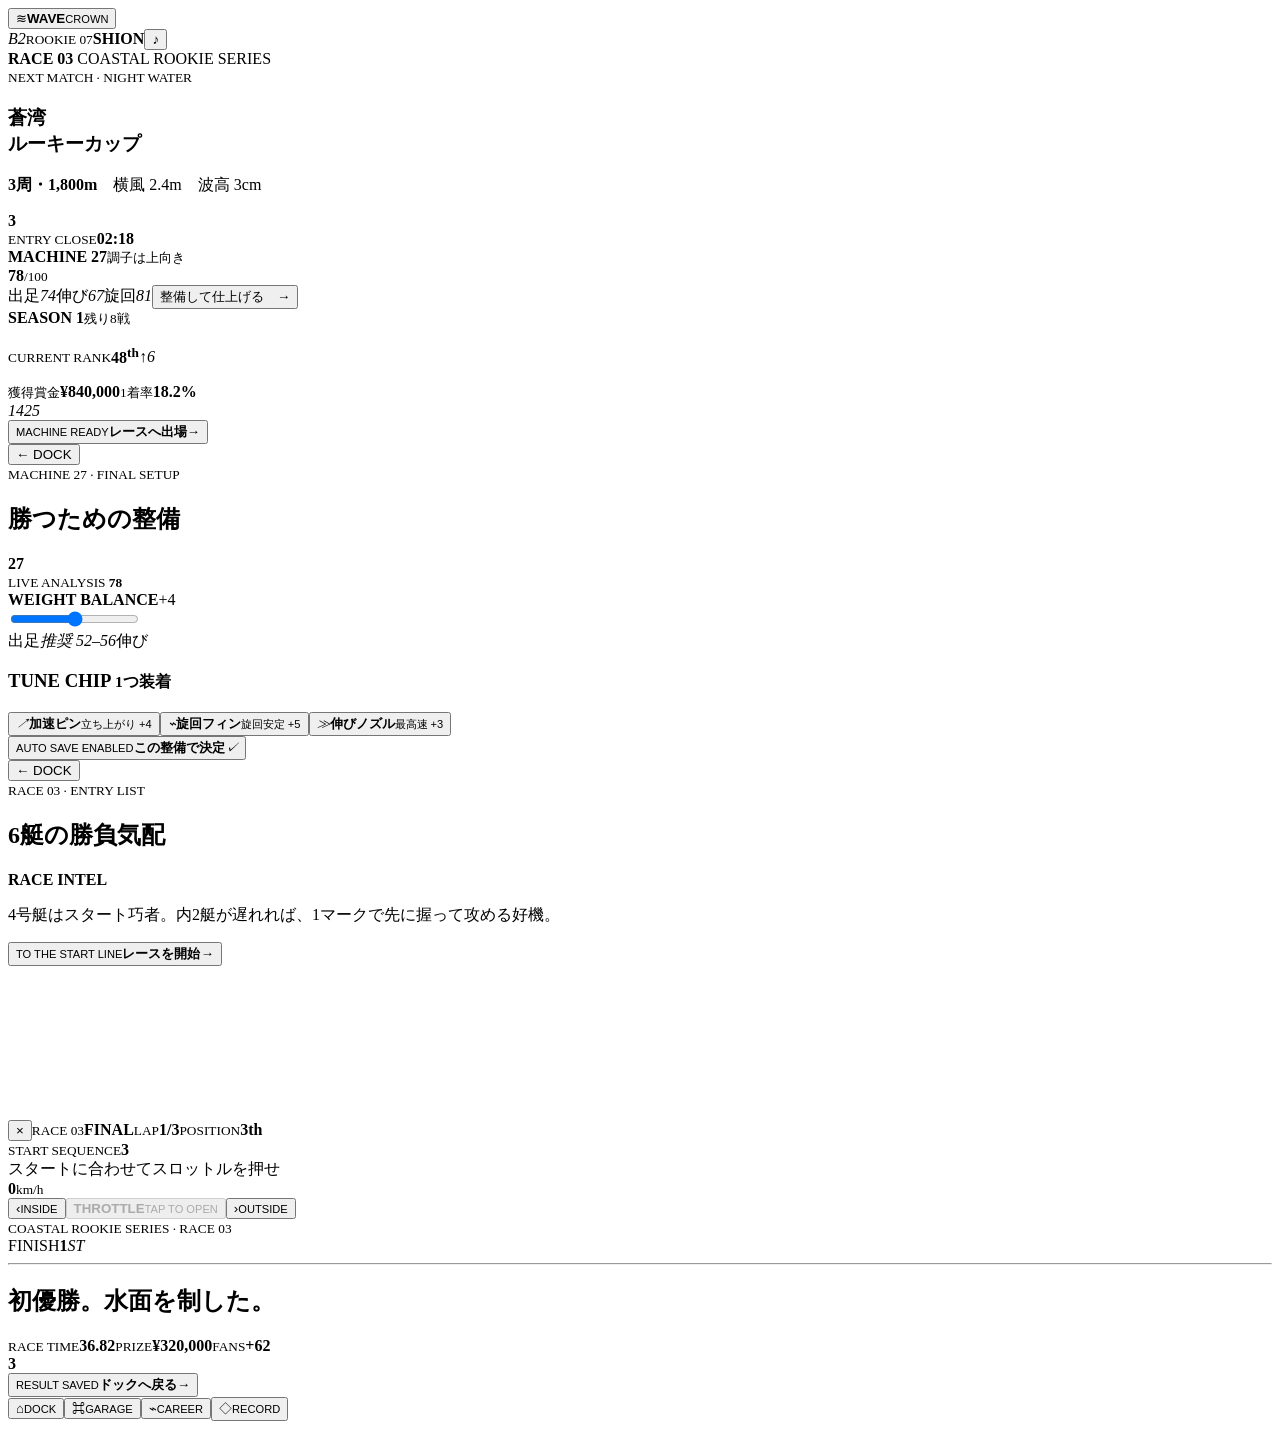
==== index.html @ 4e2e84df "Add index.html for playable WAVE CROWN prototype" ====
<!doctype html>
<html lang="ja">
<head>
  <meta charset="utf-8">
  <meta name="viewport" content="width=device-width,initial-scale=1,viewport-fit=cover,user-scalable=no">
  <meta name="theme-color" content="#031019">
  <title>WAVE CROWN</title>
  <meta name="description" content="スマホで遊べるオリジナル水上モータースポーツ育成ゲーム">
  <link rel="stylesheet" href="style.css">
</head>
<body>
  <main id="app">
    <header class="topbar">
      <button class="brand" data-go="dock" aria-label="ホームへ"><span class="mark">≋</span><span><b>WAVE</b><small>CROWN</small></span></button>
      <div class="player"><i>B2</i><span><small>ROOKIE 07</small><b>SHION</b></span><button id="sound" aria-label="サウンド切替">♪</button></div>
    </header>

    <section id="dock" class="screen active">
      <article class="hero">
        <div class="event"><b>RACE 03</b> COASTAL ROOKIE SERIES</div>
        <div class="copy"><small>NEXT MATCH · NIGHT WATER</small><h1>蒼湾<br><span>ルーキーカップ</span></h1><p><b>3周・1,800m</b>　横風 2.4m　波高 3cm</p></div>
        <div class="moon"></div><div class="boat hero-boat"><b>3</b></div><div class="water"></div>
        <div class="close"><small>ENTRY CLOSE</small><b>02:18</b></div>
      </article>
      <div class="cards">
        <article class="panel machine"><header><b>MACHINE 27</b><small>調子は上向き</small></header><div class="score"><b id="score">78</b><small>/100</small></div><label>出足<i><b style="width:74%"></b></i><em>74</em></label><label>伸び<i><b style="width:67%"></b></i><em>67</em></label><label>旋回<i><b style="width:81%"></b></i><em>81</em></label><button data-go="tune">整備して仕上げる　→</button></article>
        <article class="panel season"><header><b>SEASON 1</b><small>残り8戦</small></header><p><small>CURRENT RANK</small><b>48<sup>th</sup></b><em>↑6</em></p><div><span><small>獲得賞金</small><b>¥840,000</b></span><span><small>1着率</small><b>18.2%</b></span></div><footer><i>1</i><i>4</i><i>2</i><i>5</i></footer></article>
      </div>
      <button class="primary" data-go="entry"><span><small>MACHINE READY</small><b>レースへ出場</b></span><i>→</i></button>
    </section>

    <section id="tune" class="screen">
      <button class="back" data-go="dock">← DOCK</button><div class="title"><small>MACHINE 27 · FINAL SETUP</small><h2>勝つための<span>整備</span></h2></div>
      <div class="motor-view"><div class="motor"><b>27</b></div><i class="scan"></i><small>LIVE ANALYSIS <b id="liveScore">78</b></small></div>
      <article class="panel tune-panel"><header><b>WEIGHT BALANCE</b><span id="balanceValue">+4</span></header><input id="balance" type="range" min="40" max="68" value="54" aria-label="重量バランス"><div class="range-label"><span>出足</span><em>推奨 52–56</em><span>伸び</span></div><h3>TUNE CHIP <small>1つ装着</small></h3><div class="parts"><button data-part="launch"><i>↗</i><b>加速ピン</b><small>立ち上がり +4</small></button><button class="selected" data-part="turn"><i>⌁</i><b>旋回フィン</b><small>旋回安定 +5</small></button><button data-part="top"><i>≫</i><b>伸びノズル</b><small>最高速 +3</small></button></div></article>
      <button class="primary" id="saveTune"><span><small>AUTO SAVE ENABLED</small><b>この整備で決定</b></span><i>✓</i></button>
    </section>

    <section id="entry" class="screen">
      <button class="back" data-go="dock">← DOCK</button><div class="title"><small>RACE 03 · ENTRY LIST</small><h2>6艇の<span>勝負気配</span></h2></div>
      <div id="racerList" class="racer-list"></div>
      <div class="intel"><b>RACE INTEL</b><p>4号艇はスタート巧者。内2艇が遅れれば、1マークで先に握って攻める好機。</p></div>
      <button class="primary" id="startRace"><span><small>TO THE START LINE</small><b>レースを開始</b></span><i>→</i></button>
    </section>

    <section id="race" class="race-screen">
      <canvas id="raceCanvas"></canvas>
      <div class="race-hud"><button id="exitRace">×</button><span><small>RACE 03</small><b>FINAL</b></span><span><small>LAP</small><b id="lap">1/3</b></span><span><small>POSITION</small><b id="rank">3th</b></span></div>
      <div id="countdown" class="countdown"><small>START SEQUENCE</small><b>3</b></div>
      <div id="raceTip" class="race-tip">スタートに合わせてスロットルを押せ</div>
      <div class="speed"><b id="speed">0</b><small>km/h</small></div>
      <div class="controls"><button id="left" class="steer">‹<small>INSIDE</small></button><button id="throttle" disabled><i></i><b>THROTTLE</b><small>TAP TO OPEN</small></button><button id="right" class="steer">›<small>OUTSIDE</small></button></div>
    </section>

    <section id="result" class="screen result">
      <small>COASTAL ROOKIE SERIES · RACE 03</small><div class="place"><span>FINISH</span><b id="place">1</b><i>ST</i></div><hr><h2 id="resultMessage">初優勝。水面を制した。</h2><div class="rewards"><span><small>RACE TIME</small><b id="raceTime">36.82</b></span><span><small>PRIZE</small><b id="prize">¥320,000</b></span><span><small>FANS</small><b id="fans">+62</b></span></div><div class="result-boat boat"><b>3</b></div><button class="primary" data-go="dock"><span><small>RESULT SAVED</small><b>ドックへ戻る</b></span><i>→</i></button>
    </section>

    <nav class="nav"><button data-go="dock" class="active">⌂<small>DOCK</small></button><button data-go="tune">⌘<small>GARAGE</small></button><button>⌁<small>CAREER</small></button><button>◇<small>RECORD</small></button></nav>
  </main>
  <script src="game.js"></script>
</body>
</html>
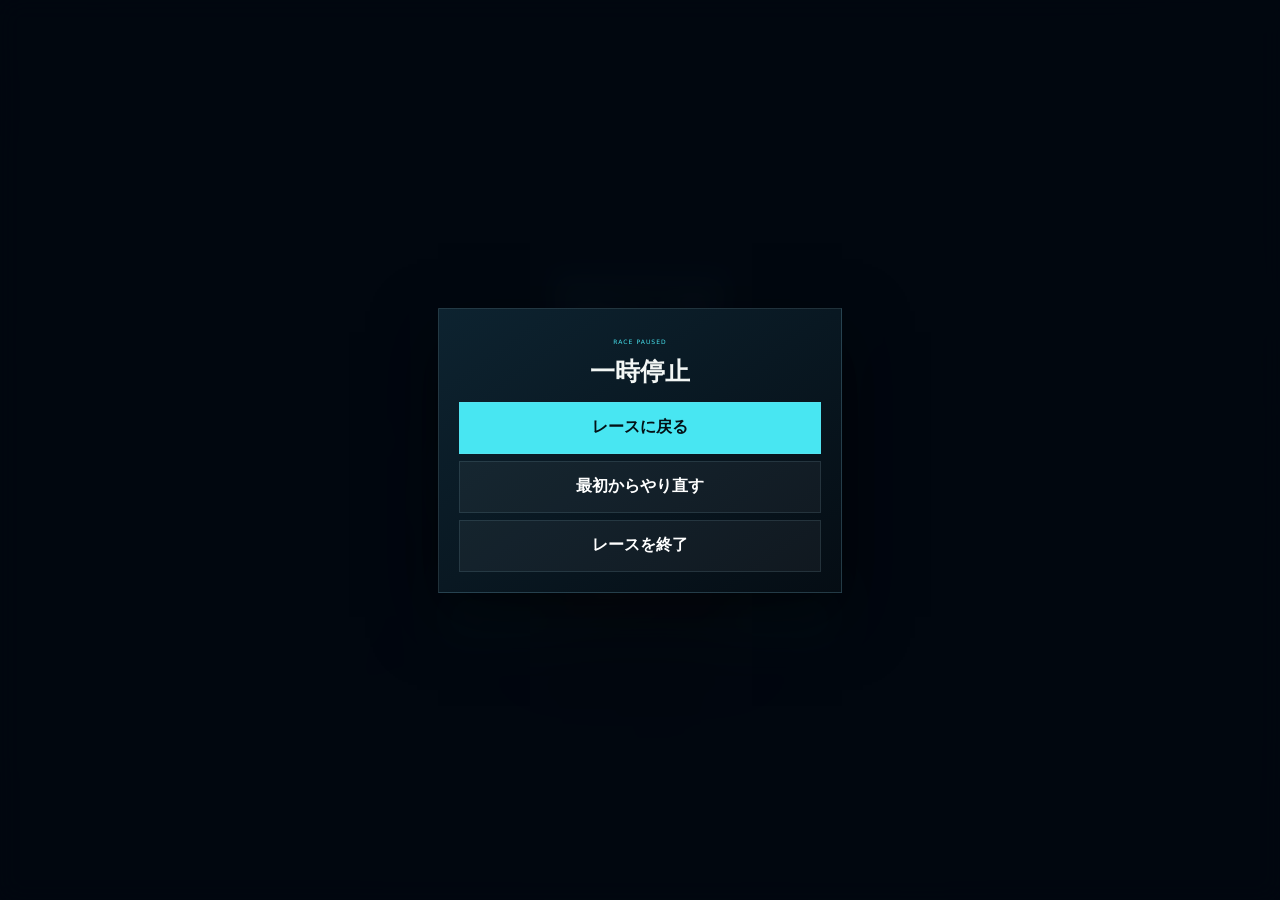
==== commit 77d87f58: "Replace overhead race view with chase and onboard cameras" ====
--- a/index.html
+++ b/index.html
@@ -4,59 +4,102 @@
   <meta charset="utf-8">
   <meta name="viewport" content="width=device-width,initial-scale=1,viewport-fit=cover,user-scalable=no">
   <meta name="theme-color" content="#031019">
+  <meta name="apple-mobile-web-app-capable" content="yes">
+  <meta name="apple-mobile-web-app-status-bar-style" content="black-translucent">
+  <meta name="apple-mobile-web-app-title" content="WAVE CROWN">
   <title>WAVE CROWN</title>
-  <meta name="description" content="スマホで遊べるオリジナル水上モータースポーツ育成ゲーム">
+  <meta name="description" content="スタートと旋回ラインで勝負する、オリジナル水上モータースポーツゲーム">
+  <link rel="manifest" href="manifest.json">
+  <link rel="apple-touch-icon" href="assets/icon-192.png">
+  <link rel="preload" href="assets/title-race.webp" as="image" type="image/webp">
   <link rel="stylesheet" href="style.css">
 </head>
 <body>
+  <div id="rotateNotice"><b>縦向きでプレイ</b><span>端末を縦に戻してください</span></div>
+
   <main id="app">
-    <header class="topbar">
-      <button class="brand" data-go="dock" aria-label="ホームへ"><span class="mark">≋</span><span><b>WAVE</b><small>CROWN</small></span></button>
-      <div class="player"><i>B2</i><span><small>ROOKIE 07</small><b>SHION</b></span><button id="sound" aria-label="サウンド切替">♪</button></div>
-    </header>
-
-    <section id="dock" class="screen active">
-      <article class="hero">
-        <div class="event"><b>RACE 03</b> COASTAL ROOKIE SERIES</div>
-        <div class="copy"><small>NEXT MATCH · NIGHT WATER</small><h1>蒼湾<br><span>ルーキーカップ</span></h1><p><b>3周・1,800m</b>　横風 2.4m　波高 3cm</p></div>
-        <div class="moon"></div><div class="boat hero-boat"><b>3</b></div><div class="water"></div>
-        <div class="close"><small>ENTRY CLOSE</small><b>02:18</b></div>
-      </article>
-      <div class="cards">
-        <article class="panel machine"><header><b>MACHINE 27</b><small>調子は上向き</small></header><div class="score"><b id="score">78</b><small>/100</small></div><label>出足<i><b style="width:74%"></b></i><em>74</em></label><label>伸び<i><b style="width:67%"></b></i><em>67</em></label><label>旋回<i><b style="width:81%"></b></i><em>81</em></label><button data-go="tune">整備して仕上げる　→</button></article>
-        <article class="panel season"><header><b>SEASON 1</b><small>残り8戦</small></header><p><small>CURRENT RANK</small><b>48<sup>th</sup></b><em>↑6</em></p><div><span><small>獲得賞金</small><b>¥840,000</b></span><span><small>1着率</small><b>18.2%</b></span></div><footer><i>1</i><i>4</i><i>2</i><i>5</i></footer></article>
+    <section id="splash" class="splash active" aria-label="タイトル画面">
+      <div class="splash-art"></div><div class="splash-shade"></div>
+      <div class="splash-content">
+        <div class="logo large"><span class="logo-mark"><i></i><i></i><i></i></span><span><b>WAVE</b><em>CROWN</em></span></div>
+        <p>READ THE WATER. TAKE THE CROWN.</p>
+        <button id="enterGame"><span>TAP TO START</span><i>→</i></button>
+        <small>ORIGINAL WATER MOTORSPORTS GAME · v0.4</small>
       </div>
-      <button class="primary" data-go="entry"><span><small>MACHINE READY</small><b>レースへ出場</b></span><i>→</i></button>
     </section>
 
-    <section id="tune" class="screen">
-      <button class="back" data-go="dock">← DOCK</button><div class="title"><small>MACHINE 27 · FINAL SETUP</small><h2>勝つための<span>整備</span></h2></div>
-      <div class="motor-view"><div class="motor"><b>27</b></div><i class="scan"></i><small>LIVE ANALYSIS <b id="liveScore">78</b></small></div>
-      <article class="panel tune-panel"><header><b>WEIGHT BALANCE</b><span id="balanceValue">+4</span></header><input id="balance" type="range" min="40" max="68" value="54" aria-label="重量バランス"><div class="range-label"><span>出足</span><em>推奨 52–56</em><span>伸び</span></div><h3>TUNE CHIP <small>1つ装着</small></h3><div class="parts"><button data-part="launch"><i>↗</i><b>加速ピン</b><small>立ち上がり +4</small></button><button class="selected" data-part="turn"><i>⌁</i><b>旋回フィン</b><small>旋回安定 +5</small></button><button data-part="top"><i>≫</i><b>伸びノズル</b><small>最高速 +3</small></button></div></article>
-      <button class="primary" id="saveTune"><span><small>AUTO SAVE ENABLED</small><b>この整備で決定</b></span><i>✓</i></button>
+    <div id="gameShell" hidden>
+      <header class="topbar">
+        <button class="logo" data-go="dock" aria-label="ホームへ"><span class="logo-mark"><i></i><i></i><i></i></span><span><b>WAVE</b><em>CROWN</em></span></button>
+        <div class="wallet"><span><small>FANS</small><b id="fansTotal">840</b></span><span><small>PRIZE</small><b id="moneyTotal">¥840K</b></span><button id="settingsButton" aria-label="設定">•••</button></div>
+      </header>
+
+      <section id="dock" class="screen active">
+        <article class="hero">
+          <div class="hero-art"></div><div class="hero-shade"></div>
+          <div class="event"><b>RACE 03</b><span>COASTAL ROOKIE SERIES</span></div>
+          <div class="hero-copy"><small>NEXT MATCH · NIGHT WATER</small><h1>蒼湾<br><span>ルーキーカップ</span></h1><p><b>3周・1,800m</b><i></i>横風 2.4m<i></i>波高 3cm</p></div>
+          <div class="weather"><span>↗</span><b>2.4</b><small>m/s</small></div>
+          <div class="close"><small>ENTRY CLOSE</small><b>02:18</b></div>
+        </article>
+
+        <div class="quick-stats"><span><small>RANK</small><b>48<sup>th</sup></b><em>↑6</em></span><span><small>WIN RATE</small><b id="winRate">18.2%</b></span><span><small>FORM</small><b class="form"><i>1</i><i>4</i><i>2</i></b></span></div>
+
+        <article class="machine panel">
+          <header><span><small>MACHINE</small><b>27 · NIGHTFALL</b></span><em>GOOD CONDITION</em></header>
+          <div class="machine-main"><div class="machine-grade"><b id="score">78</b><small>/100</small><i>A−</i></div><div class="stats"><label>出足<i><b id="launchBar" style="width:74%"></b></i><em id="launchStat">74</em></label><label>伸び<i><b id="topBar" style="width:67%"></b></i><em id="topStat">67</em></label><label>旋回<i><b id="turnBar" style="width:81%"></b></i><em id="turnStat">81</em></label></div></div>
+          <button class="line-button" data-go="tune"><span>最終整備へ</span><i>推奨設定あり　→</i></button>
+        </article>
+
+        <article class="mission panel"><span class="mission-icon">◇</span><span><small>TODAY'S CHALLENGE</small><b>スタート .20以内で1着</b><em><i style="width:50%"></i></em></span><strong>1/2</strong></article>
+        <button class="primary" data-go="entry"><span><small>MACHINE READY · ENERGY 100%</small><b>レースへ出場</b></span><i>→</i></button>
+      </section>
+
+      <section id="tune" class="screen">
+        <button class="back" data-go="dock">← DOCK</button><div class="title"><small>MACHINE 27 · FINAL SETUP</small><h2>水面に合わせる<span>最終整備</span></h2><p>出足・伸び・旋回のどこを尖らせるか。選択はレース挙動に反映されます。</p></div>
+        <div class="motor-view"><div class="motor"><span>27</span><i></i><b></b></div><i class="scan"></i><div class="telemetry"><span>RPM<b>6,840</b></span><span>OUTPUT<b>98.4%</b></span><span>SCORE<b id="liveScore">78</b></span></div></div>
+        <article class="panel tune-panel"><header><b>WEIGHT BALANCE</b><span id="balanceValue">+4</span></header><input id="balance" type="range" min="40" max="68" value="54" aria-label="重量バランス"><div class="range-label"><span>出足</span><em>推奨 52–56</em><span>伸び</span></div><h3>TUNE CHIP <small>1つ装着</small></h3><div class="parts"><button data-part="launch"><i>↗</i><b>加速ピン</b><small>立ち上がり +4</small><em>START</em></button><button class="selected" data-part="turn"><i>⌁</i><b>旋回フィン</b><small>旋回安定 +5</small><em>TURN</em></button><button data-part="top"><i>≫</i><b>伸びノズル</b><small>最高速 +3</small><em>SPEED</em></button></div></article>
+        <button class="primary" id="saveTune"><span><small>AUTO SAVE ENABLED</small><b>この整備で決定</b></span><i>✓</i></button>
+      </section>
+
+      <section id="entry" class="screen">
+        <button class="back" data-go="dock">← DOCK</button><div class="title"><small>RACE 03 · ENTRY LIST</small><h2>6艇の<span>勝負気配</span></h2></div>
+        <div id="racerList" class="racer-list"></div>
+        <div class="strategy-title"><span><small>RACE PLAN</small><b>狙う勝ち筋</b></span><em>変更可能</em></div>
+        <div class="strategies"><button data-strategy="inside" class="selected"><i>↙</i><b>差し</b><small>内を鋭く突く</small></button><button data-strategy="attack"><i>↗</i><b>まくり</b><small>外から全速旋回</small></button><button data-strategy="safe"><i>◎</i><b>堅実</b><small>ラインを守る</small></button></div>
+        <div class="intel"><b>RACE INTEL</b><p>4号艇はスタート巧者。<strong>差し</strong>なら1マーク手前で内側へ寄せ、旋回出口から全開。</p></div>
+        <button class="primary" id="startRace"><span><small>TO THE START LINE</small><b>レースを開始</b></span><i>→</i></button>
+      </section>
+
+      <section id="result" class="screen result">
+        <div class="result-header"><small>COASTAL ROOKIE SERIES · RACE 03</small><b>OFFICIAL RESULT</b></div><div class="place"><span>FINISH</span><b id="place">1</b><i>ST</i></div><hr><h2 id="resultMessage">初優勝。水面を制した。</h2>
+        <div class="rewards"><span><small>RACE TIME</small><b id="raceTime">36.82</b></span><span><small>PRIZE</small><b id="prize">¥320,000</b></span><span><small>FANS</small><b id="fans">+62</b></span></div>
+        <article class="race-analysis panel"><header><b>RACE ANALYSIS</b><em id="startGrade">PERFECT</em></header><div><span><small>START</small><b id="startTime">.12</b></span><span><small>BEST LAP</small><b id="bestLap">11.84</b></span><span><small>LINE SCORE</small><b id="lineScore">86</b></span></div><p id="coachText">1マークの差しが勝因。次はスタート精度を維持しよう。</p></article>
+        <div class="result-actions"><button id="retryRace">↻<span>RETRY</span></button><button class="primary" data-go="dock"><span><small>RESULT SAVED</small><b>ドックへ戻る</b></span><i>→</i></button></div>
+      </section>
+
+      <nav class="nav"><button data-go="dock" class="active">⌂<small>DOCK</small></button><button data-go="tune">⌘<small>GARAGE</small></button><button id="careerButton">⌁<small>CAREER</small></button><button id="recordButton">◇<small>RECORD</small></button></nav>
+    </div>
+
+    <section id="race" class="race-screen" aria-label="レース画面">
+      <canvas id="raceCanvas"></canvas><div id="speedLines"></div>
+      <div class="race-hud"><button id="pauseRace" aria-label="一時停止">Ⅱ</button><span><small>RACE 03</small><b>FINAL</b></span><span><small>LAP</small><b id="lap">1/3</b></span><span><small>POSITION</small><b id="rank">3rd</b></span></div>
+      <div class="camera-badge"><i></i> CHASE CAM</div>
+      <div class="onboard-frame" aria-hidden="true"><span><i></i> LIVE · DRIVER POV</span><b>艇首カメラ</b></div>
+      <div id="countdown" class="countdown"><small>START SEQUENCE</small><b>3</b></div><div id="startFeedback" class="start-feedback"></div>
+      <div id="raceTip" class="race-tip">GOに合わせてスロットルをタップ</div>
+      <div id="wakeAlert" class="wake-alert">WAKE IMPACT<small>引き波で減速</small></div>
+      <div id="overtake" class="overtake"></div>
+      <div class="speed"><b id="speed">0</b><small>km/h</small><i></i></div>
+      <div class="flow"><small>FLOW</small><i><b id="flowBar"></b></i><em id="flowValue">0</em></div>
+      <button id="boost" disabled><i>⚡</i><span>FLOW BURST</span></button>
+      <div class="controls"><button id="left" class="steer">‹<small>INSIDE</small></button><button id="throttle" disabled><i></i><b>THROTTLE</b><small>WAIT</small></button><button id="right" class="steer">›<small>OUTSIDE</small></button></div>
     </section>
 
-    <section id="entry" class="screen">
-      <button class="back" data-go="dock">← DOCK</button><div class="title"><small>RACE 03 · ENTRY LIST</small><h2>6艇の<span>勝負気配</span></h2></div>
-      <div id="racerList" class="racer-list"></div>
-      <div class="intel"><b>RACE INTEL</b><p>4号艇はスタート巧者。内2艇が遅れれば、1マークで先に握って攻める好機。</p></div>
-      <button class="primary" id="startRace"><span><small>TO THE START LINE</small><b>レースを開始</b></span><i>→</i></button>
-    </section>
-
-    <section id="race" class="race-screen">
-      <canvas id="raceCanvas"></canvas>
-      <div class="race-hud"><button id="exitRace">×</button><span><small>RACE 03</small><b>FINAL</b></span><span><small>LAP</small><b id="lap">1/3</b></span><span><small>POSITION</small><b id="rank">3th</b></span></div>
-      <div id="countdown" class="countdown"><small>START SEQUENCE</small><b>3</b></div>
-      <div id="raceTip" class="race-tip">スタートに合わせてスロットルを押せ</div>
-      <div class="speed"><b id="speed">0</b><small>km/h</small></div>
-      <div class="controls"><button id="left" class="steer">‹<small>INSIDE</small></button><button id="throttle" disabled><i></i><b>THROTTLE</b><small>TAP TO OPEN</small></button><button id="right" class="steer">›<small>OUTSIDE</small></button></div>
-    </section>
-
-    <section id="result" class="screen result">
-      <small>COASTAL ROOKIE SERIES · RACE 03</small><div class="place"><span>FINISH</span><b id="place">1</b><i>ST</i></div><hr><h2 id="resultMessage">初優勝。水面を制した。</h2><div class="rewards"><span><small>RACE TIME</small><b id="raceTime">36.82</b></span><span><small>PRIZE</small><b id="prize">¥320,000</b></span><span><small>FANS</small><b id="fans">+62</b></span></div><div class="result-boat boat"><b>3</b></div><button class="primary" data-go="dock"><span><small>RESULT SAVED</small><b>ドックへ戻る</b></span><i>→</i></button>
-    </section>
-
-    <nav class="nav"><button data-go="dock" class="active">⌂<small>DOCK</small></button><button data-go="tune">⌘<small>GARAGE</small></button><button>⌁<small>CAREER</small></button><button>◇<small>RECORD</small></button></nav>
+    <div id="tutorial" class="overlay" hidden><div class="tutorial-card"><div id="tutorialVisual" class="tutorial-visual">01</div><small id="tutorialStep">01 / 03</small><h2 id="tutorialTitle">GOで全開</h2><p id="tutorialText">カウントが消えた瞬間にスロットルをタップ。反応速度が1マークの位置を決めます。</p><div class="dots"><i class="active"></i><i></i><i></i></div><button id="tutorialNext">次へ　→</button></div></div>
+    <div id="settings" class="overlay" hidden><div class="sheet"><button class="sheet-close" data-close="settings">×</button><small>SYSTEM</small><h2>設定</h2><label><span><b>サウンド</b><small>エンジン音・効果音</small></span><input id="soundToggle" type="checkbox" checked></label><label><span><b>振動</b><small>スタート・追い抜き時</small></span><input id="hapticToggle" type="checkbox" checked></label><label><span><b>動きを抑える</b><small>画面振動と速度演出を軽減</small></span><input id="motionToggle" type="checkbox"></label><button id="resetSave" class="danger">進行データをリセット</button></div></div>
+    <div id="pause" class="overlay" hidden><div class="pause-card"><small>RACE PAUSED</small><h2>一時停止</h2><button id="resumeRace">レースに戻る</button><button id="restartRace">最初からやり直す</button><button id="retireRace">レースを終了</button></div></div>
+    <div id="toast" role="status"></div>
   </main>
   <script src="game.js"></script>
 </body>
--- a/style.css
+++ b/style.css
@@ -0,0 +1,16 @@
+:root{--bg:#020910;--panel:#081721;--panel2:#0b202c;--ink:#f3f7f5;--muted:#79909b;--cyan:#48e6f2;--red:#ed4b46;--green:#62e892;--line:#9bd3e122;--shadow:0 24px 60px #0008;color-scheme:dark;background:var(--bg);color:var(--ink)}*{box-sizing:border-box;-webkit-tap-highlight-color:transparent}html,body{margin:0;min-height:100%;background:var(--bg)}body{font-family:Inter,"SF Pro Display","Noto Sans JP",system-ui,-apple-system,sans-serif;overscroll-behavior:none}button,input{font:inherit;color:inherit}button{cursor:pointer}button:focus-visible,input:focus-visible{outline:2px solid var(--cyan);outline-offset:3px}#app{min-height:100svh;overflow:hidden;background:radial-gradient(circle at 80% 8%,#2984a12a,transparent 32%),linear-gradient(155deg,#071620,#020810 52%,#07141c)}
+#rotateNotice{display:none;position:fixed;z-index:200;inset:0;background:#030a10;color:#fff;place-content:center;text-align:center}#rotateNotice b,#rotateNotice span{display:block}#rotateNotice b{font-size:24px}#rotateNotice span{margin-top:8px;color:var(--muted);font-size:12px}@media(orientation:landscape) and (max-height:520px){#rotateNotice{display:grid}}
+.splash{display:none;position:fixed;z-index:100;inset:0;overflow:hidden;background:#041019}.splash.active{display:block}.splash-art{position:absolute;inset:-3%;background:url('assets/title-race.webp') center 55%/cover no-repeat;animation:splashPush 12s ease-out both}.splash-shade{position:absolute;inset:0;background:linear-gradient(180deg,#020a10ae 0%,#020a1014 34%,#020a1044 58%,#02080df5 100%),linear-gradient(90deg,#0209109e,transparent 70%)}.splash-content{position:absolute;z-index:2;left:24px;right:24px;bottom:calc(30px + env(safe-area-inset-bottom));max-width:520px;margin:auto}.splash-content>p{margin:15px 0 28px;font-size:8px;letter-spacing:.26em;color:#b8d8dd}.splash-content>button{width:100%;height:68px;padding:0 18px;border:1px solid #c2fbff80;background:#eafafaed;color:#051117;display:flex;align-items:center;justify-content:space-between;font-weight:900;letter-spacing:.12em;box-shadow:0 0 40px #43e4f32d}.splash-content>button i{font-size:23px;font-style:normal}.splash-content>small{display:block;text-align:center;margin-top:14px;color:#68828d;font-size:6px;letter-spacing:.16em}@keyframes splashPush{from{transform:scale(1.08)}to{transform:scale(1)}}
+.logo{display:flex;align-items:center;gap:10px;border:0;background:none;padding:0;text-align:left}.logo-mark{width:37px;height:37px;border:1px solid #48e6f277;display:grid;place-content:center;gap:4px;transform:skewX(-9deg)}.logo-mark i{display:block;width:22px;height:2px;background:var(--cyan);transform:skewX(-25deg);box-shadow:7px 0 #48e6f244}.logo>span:last-child{display:flex;flex-direction:column;line-height:.88;letter-spacing:.14em}.logo b{font-size:13px}.logo em{margin-top:8px;color:var(--cyan);font-size:7px;font-style:normal;letter-spacing:.26em}.logo.large .logo-mark{width:54px;height:54px}.logo.large .logo-mark i{width:32px;height:3px}.logo.large b{font-size:28px}.logo.large em{font-size:10px}.topbar{height:72px;padding:14px 16px;display:flex;align-items:center;justify-content:space-between;border-bottom:1px solid var(--line);backdrop-filter:blur(18px)}.wallet{display:flex;align-items:center;gap:11px}.wallet>span{display:flex;flex-direction:column;text-align:right}.wallet small{font-size:5px;color:var(--muted);letter-spacing:.14em}.wallet b{font-size:9px;letter-spacing:.04em}.wallet button{width:32px;height:32px;border:0;border-radius:50%;background:#ffffff0e;color:#9bb0b9;letter-spacing:.04em}
+.screen{display:none;position:relative;max-width:560px;margin:auto;padding:14px 14px calc(100px + env(safe-area-inset-bottom));min-height:calc(100svh - 72px)}.screen.active{display:block;animation:screenIn .3s ease both}@keyframes screenIn{from{opacity:0;transform:translateY(7px)}to{opacity:1;transform:none}}.hero{height:318px;position:relative;overflow:hidden;border:1px solid #9bd3e12b;border-radius:10px;background:#09202c;box-shadow:var(--shadow)}.hero-art{position:absolute;inset:0;background:url('assets/title-race.webp') center 73%/cover}.hero-shade{position:absolute;inset:0;background:linear-gradient(90deg,#031018ed 0%,#0310188f 48%,transparent 85%),linear-gradient(0deg,#020a10c7,transparent 55%)}.event{position:absolute;z-index:2;top:14px;left:14px;display:flex;align-items:center;font-size:6px;letter-spacing:.18em;color:#afc7ce}.event b{padding:5px 8px;background:var(--cyan);color:#041116}.event span{padding:5px 8px;background:#020a10a6}.hero-copy{position:absolute;z-index:2;left:18px;top:64px}.hero-copy>small{font-size:7px;color:var(--cyan);letter-spacing:.2em}.hero-copy h1{margin:13px 0 16px;font-size:47px;line-height:.82;letter-spacing:-.08em;text-shadow:0 4px 25px #000}.hero-copy h1 span{font-size:22px;letter-spacing:.02em}.hero-copy p{display:flex;align-items:center;gap:8px;font-size:7px;color:#a8bac2}.hero-copy p i{width:1px;height:12px;background:#ffffff35}.weather{position:absolute;z-index:2;right:12px;top:16px;display:grid;grid-template-columns:auto auto;align-items:end;gap:0 4px;text-align:right}.weather>span{grid-row:span 2;color:var(--cyan);font-size:18px}.weather b{font-size:14px}.weather small{font-size:6px;color:var(--muted)}.close{position:absolute;z-index:2;right:12px;bottom:12px;padding:9px 11px;text-align:right;background:#020a10d6;border-right:2px solid var(--cyan)}.close small{display:block;font-size:5px;color:#8da4ae;letter-spacing:.15em}.close b{font-family:ui-monospace,monospace;font-size:16px;letter-spacing:.08em}
+.quick-stats{display:grid;grid-template-columns:repeat(3,1fr);gap:1px;margin:9px 0;background:var(--line);border:1px solid var(--line)}.quick-stats>span{min-height:54px;padding:9px 11px;background:#07131c;display:flex;flex-direction:column;justify-content:center}.quick-stats small{font-size:5px;color:var(--muted);letter-spacing:.14em}.quick-stats b{font-size:16px}.quick-stats sup{font-size:7px}.quick-stats em{color:var(--green);font-size:7px;font-style:normal}.form{display:flex;gap:2px;margin-top:4px}.form i{width:17px;height:13px;display:grid;place-content:center;background:#ffffff0d;font-size:6px;font-style:normal}.form i:first-child{background:var(--cyan);color:#041116}.panel{border:1px solid var(--line);border-radius:7px;background:linear-gradient(145deg,#0d1f2bf5,#050e15f5)}.machine{padding:14px}.machine header{display:flex;justify-content:space-between;align-items:flex-start}.machine header>span{display:flex;flex-direction:column}.machine header small{font-size:5px;color:var(--muted);letter-spacing:.15em}.machine header b{font-size:10px;letter-spacing:.1em}.machine header em{padding:4px 6px;background:#62e89212;color:var(--green);font-size:5px;font-style:normal;letter-spacing:.1em}.machine-main{display:grid;grid-template-columns:75px 1fr;gap:10px;align-items:center;margin:12px 0}.machine-grade{position:relative}.machine-grade>b{font-size:38px}.machine-grade small{font-size:7px;color:var(--muted)}.machine-grade i{display:block;margin-top:-6px;color:var(--cyan);font-style:normal;font-size:9px}.stats label{display:grid;grid-template-columns:28px 1fr 20px;align-items:center;gap:6px;margin:8px 0;font-size:7px;color:#8fa4ae}.stats label>i{height:3px;background:#ffffff12}.stats label>i b{display:block;height:100%;background:linear-gradient(90deg,#d8e7e8,var(--cyan))}.stats em{font-style:normal;text-align:right;color:#fff}.line-button{width:100%;padding:12px 0 0;border:0;border-top:1px solid var(--line);background:none;display:flex;justify-content:space-between;font-size:8px}.line-button i{color:var(--cyan);font-style:normal;font-size:7px}.mission{margin-top:9px;padding:12px;display:grid;grid-template-columns:30px 1fr 30px;align-items:center;gap:9px}.mission-icon{width:30px;height:30px;border:1px solid #48e6f255;display:grid;place-content:center;color:var(--cyan)}.mission>span:nth-child(2){display:flex;flex-direction:column}.mission small{font-size:5px;color:var(--cyan);letter-spacing:.14em}.mission b{font-size:9px}.mission em{height:2px;margin-top:6px;background:#ffffff11}.mission em i{display:block;height:100%;background:var(--cyan)}.mission strong{font-size:11px;text-align:right}.primary{width:100%;height:68px;margin-top:11px;padding:0 17px;border:0;border-radius:4px;background:linear-gradient(115deg,#eafafa,#91eef1);color:#041116;display:flex;align-items:center;justify-content:space-between;text-align:left;box-shadow:0 12px 30px #2ed8e622}.primary small{display:block;font-size:5px;letter-spacing:.18em;color:#24717c}.primary b{font-size:16px;letter-spacing:.02em}.primary>i{font-size:22px;font-style:normal}.primary:active{transform:translateY(1px)}
+.nav{position:fixed;z-index:30;bottom:0;left:0;right:0;height:76px;padding-bottom:env(safe-area-inset-bottom);display:flex;justify-content:center;background:#030a10f0;border-top:1px solid var(--line);backdrop-filter:blur(18px)}.nav button{width:min(25%,140px);border:0;background:none;color:#667a85;display:flex;flex-direction:column;align-items:center;justify-content:center;gap:4px;font-size:17px}.nav small{font-size:5px;letter-spacing:.15em}.nav .active{color:var(--cyan)}.back{border:0;background:none;color:#8ba0aa;font-size:7px;letter-spacing:.17em;padding:8px 0}.title{margin:16px 0 12px}.title>small{font-size:6px;letter-spacing:.18em;color:var(--cyan)}.title h2{margin:6px 0;font-size:29px;line-height:1.12}.title h2 span{display:block;color:#7fe9ef}.title p{max-width:410px;margin:8px 0 0;color:#80959f;font-size:8px;line-height:1.65}.motor-view{height:225px;position:relative;display:grid;place-content:center;overflow:hidden;border:1px solid var(--line);background:radial-gradient(circle,#26b0c526,transparent 55%)}.motor{width:105px;height:112px;position:relative;background:linear-gradient(145deg,#718893,#21333d 48%,#080d11 49%);clip-path:polygon(14% 0,83% 5%,100% 29%,82% 84%,53% 100%,11% 84%,0 23%);filter:drop-shadow(0 20px 18px #000)}.motor:before{content:"";position:absolute;inset:12px 20px 35px;background:repeating-linear-gradient(0deg,#17252d 0 5px,#5a6d75 6px 9px)}.motor span{position:absolute;z-index:2;right:17px;top:10px;color:var(--cyan);font-weight:900}.motor>i{position:absolute;width:10px;height:50px;background:#7d8f95;bottom:-34px;left:48px}.motor>b{position:absolute;width:72px;height:12px;background:#40525b;bottom:-40px;left:17px;clip-path:polygon(0 50%,45% 0,100% 45%,43% 100%)}.scan{position:absolute;width:175px;height:1px;background:linear-gradient(90deg,transparent,var(--cyan),transparent);box-shadow:0 0 14px var(--cyan);animation:scan 2.4s ease-in-out infinite}.telemetry{position:absolute;left:10px;right:10px;bottom:9px;display:flex;justify-content:space-between}.telemetry span{display:flex;flex-direction:column;font-size:5px;color:#708893;letter-spacing:.1em}.telemetry b{font-size:8px;color:#d7e7e9}@keyframes scan{0%,100%{transform:translateY(-62px);opacity:.2}50%{transform:translateY(62px);opacity:1}}.tune-panel{margin-top:9px;padding:14px}.tune-panel header{display:flex;justify-content:space-between;font-size:8px;letter-spacing:.14em}.tune-panel header span{color:var(--cyan)}input[type=range]{width:100%;margin:17px 0 4px;accent-color:var(--cyan)}.range-label{display:flex;justify-content:space-between;font-size:6px;color:var(--muted)}.range-label em{font-style:normal;color:var(--cyan)}.tune-panel h3{margin:14px 0 9px;padding-top:12px;border-top:1px solid var(--line);font-size:7px;letter-spacing:.14em}.tune-panel h3 small{float:right;color:var(--muted);font-weight:400}.parts{display:grid;grid-template-columns:repeat(3,1fr);gap:6px}.parts button{min-height:108px;padding:10px 8px;border:1px solid var(--line);background:#ffffff05;display:flex;flex-direction:column;align-items:flex-start;text-align:left}.parts button>i{font-size:21px;font-style:normal}.parts button>b{font-size:8px;margin-top:7px}.parts button>small{font-size:6px;color:var(--muted)}.parts button>em{margin-top:auto;color:#657d87;font-size:5px;font-style:normal;letter-spacing:.15em}.parts button.selected{border-color:var(--cyan);background:#43e4f313;box-shadow:inset 0 0 25px #43e4f30c}.parts button.selected>i,.parts button.selected>em{color:var(--cyan)}
+.racer-list{border-top:1px solid var(--line)}.racer{height:55px;border-bottom:1px solid var(--line);display:grid;grid-template-columns:36px 1fr 55px 26px;align-items:center;gap:9px}.racer.you{background:linear-gradient(90deg,#43e4f316,transparent)}.lane{width:30px;height:30px;display:grid;place-content:center;font-weight:950}.racer-name small,.st small{display:block;font-size:5px;color:var(--muted);letter-spacing:.1em}.racer-name b{font-size:11px}.racer.you .racer-name b{color:var(--cyan)}.st b{font-family:ui-monospace,monospace;font-size:11px}.mood{color:var(--cyan)}.strategy-title{display:flex;justify-content:space-between;align-items:end;margin:16px 0 8px}.strategy-title span{display:flex;flex-direction:column}.strategy-title small{font-size:5px;color:var(--cyan);letter-spacing:.14em}.strategy-title b{font-size:13px}.strategy-title em{font-size:6px;color:var(--muted);font-style:normal}.strategies{display:grid;grid-template-columns:repeat(3,1fr);gap:6px}.strategies button{height:79px;border:1px solid var(--line);background:#ffffff05;display:grid;grid-template-columns:23px 1fr;align-content:center;text-align:left;padding:9px}.strategies i{grid-row:span 2;font-size:18px;color:#7b929d;font-style:normal}.strategies b{font-size:10px}.strategies small{font-size:5px;color:var(--muted)}.strategies button.selected{border-color:var(--cyan);background:#43e4f312}.strategies button.selected i{color:var(--cyan)}.intel{margin:10px 0;padding:13px;background:#0a202c;border-left:2px solid var(--cyan)}.intel>b{font-size:6px;letter-spacing:.14em;color:var(--cyan)}.intel p{margin:5px 0 0;font-size:8px;line-height:1.7;color:#b6c5cb}.intel strong{color:#fff}
+.race-screen{display:none;position:fixed;z-index:80;inset:0;background:#04151e;touch-action:none;user-select:none;overflow:hidden}.race-screen.active{display:block}.race-screen canvas{position:absolute;inset:0;width:100%;height:100%}#speedLines{position:absolute;inset:0;pointer-events:none;opacity:0;background:repeating-linear-gradient(102deg,transparent 0 18px,#ccfbff12 19px 20px,transparent 21px 38px);animation:lines .28s linear infinite}#speedLines.active{opacity:1}@keyframes lines{to{transform:translateY(38px)}}.race-hud{position:absolute;top:0;left:0;right:0;min-height:70px;padding:12px max(14px,env(safe-area-inset-left));display:grid;grid-template-columns:39px 1fr 62px 72px;align-items:center;gap:7px;background:linear-gradient(#020a10ef,#020a1066,transparent);text-shadow:0 2px 5px #000}.race-hud button{width:34px;height:34px;border:1px solid #ffffff2b;border-radius:50%;background:#07141cb8;font-size:12px}.race-hud span{padding-left:8px;border-left:1px solid #ffffff22}.race-hud small{display:block;font-size:5px;color:#86a0ab;letter-spacing:.14em}.race-hud b{font-size:13px}.countdown{position:absolute;inset:0;display:grid;place-content:center;text-align:center;pointer-events:none;text-shadow:0 8px 40px #000}.countdown small{font-size:7px;letter-spacing:.3em;color:var(--cyan)}.countdown b{font-size:104px;line-height:1}.start-feedback{position:absolute;left:50%;top:37%;transform:translate(-50%,-50%) scale(.7);opacity:0;text-align:center;font-weight:950;font-style:italic;font-size:42px;text-shadow:0 0 30px currentColor}.start-feedback.show{animation:feedback 1.25s ease both}@keyframes feedback{15%,55%{opacity:1;transform:translate(-50%,-50%) scale(1)}100%{opacity:0;transform:translate(-50%,-65%) scale(1.25)}}.race-tip{position:absolute;top:80px;left:50%;transform:translateX(-50%);white-space:nowrap;padding:8px 12px;background:#031018cc;border-left:2px solid var(--cyan);font-size:7px;letter-spacing:.05em}.overtake{position:absolute;left:14px;top:125px;opacity:0;padding:7px 10px;background:#eafafa;color:#051117;font-size:8px;font-weight:900;letter-spacing:.1em}.overtake.show{animation:callout 1.5s ease both}@keyframes callout{15%,70%{opacity:1;transform:none}0%{transform:translateX(-20px)}100%{opacity:0;transform:translateX(15px)}}.speed{position:absolute;right:14px;bottom:158px;width:92px;text-align:right;text-shadow:0 2px 5px #000}.speed b{font-family:ui-monospace,monospace;font-size:34px}.speed small{font-size:6px;color:#8fa6b0}.speed i{display:block;height:3px;background:linear-gradient(90deg,transparent,var(--cyan));box-shadow:0 0 10px var(--cyan)}.flow{position:absolute;left:14px;bottom:162px;width:115px}.flow small{display:block;font-size:6px;letter-spacing:.16em;color:#8fa6b0}.flow>i{display:block;height:4px;margin-top:5px;background:#ffffff16}.flow>i b{display:block;width:0;height:100%;background:linear-gradient(90deg,var(--cyan),#fff);box-shadow:0 0 10px var(--cyan)}.flow em{position:absolute;right:0;top:0;font-size:7px;font-style:normal}.race-screen>#boost{position:absolute;right:16px;bottom:238px;width:72px;height:72px;border-radius:50%;border:1px solid #f4d45b66;background:#231d08cc;display:flex;flex-direction:column;align-items:center;justify-content:center;box-shadow:0 0 25px #f4d45b18}.race-screen>#boost:disabled{opacity:.3}.race-screen>#boost.ready{border-color:#f8dc60;box-shadow:0 0 35px #f4d45b66;animation:pulse 1s infinite}.race-screen>#boost i{font-style:normal;font-size:20px}.race-screen>#boost span{font-size:5px;letter-spacing:.1em}.controls{position:absolute;left:0;right:0;bottom:0;padding:12px 14px calc(14px + env(safe-area-inset-bottom));display:grid;grid-template-columns:1fr 1.15fr 1fr;gap:9px;background:linear-gradient(transparent,#02080dea 22%)}.controls button{height:100px;border:1px solid #90e9ef3d;border-radius:8px;background:#071821d8;backdrop-filter:blur(8px)}.controls button:disabled{opacity:.4}.controls button:active{transform:scale(.98);background:#164253}.controls button.active{background:#124454;border-color:var(--cyan);box-shadow:inset 0 0 28px #43e4f322,0 0 18px #43e4f322}.steer{font-size:48px;font-weight:200}.controls button small{display:block;font-size:5px;color:#85a0aa;letter-spacing:.14em}.controls #throttle{display:flex;flex-direction:column;align-items:center;justify-content:center}.controls #throttle>i{width:35px;height:35px;margin-bottom:7px;border:5px solid var(--cyan);border-radius:50%;box-shadow:0 0 18px #43e4f388}.controls #throttle>b{font-size:8px;letter-spacing:.1em}.controls #throttle>small{margin-top:2px}@keyframes pulse{50%{transform:scale(1.06)}}
+.camera-badge{position:absolute;z-index:3;left:14px;top:78px;padding:6px 8px;background:#031018a8;border-left:1px solid #60e4ee66;color:#c7e7eb;font-size:6px;font-weight:800;letter-spacing:.15em;text-shadow:0 1px 4px #000}.camera-badge i,.onboard-frame span i{display:inline-block;width:5px;height:5px;margin-right:5px;border-radius:50%;background:#ff4b42;box-shadow:0 0 8px #ff4b42}.onboard-frame{position:absolute;z-index:2;top:76px;right:12px;width:min(43vw,212px);height:min(25.5vw,128px);min-height:92px;border:1px solid #bceff066;border-radius:7px;pointer-events:none;box-shadow:0 12px 30px #0008,inset 0 0 0 1px #031018aa}.onboard-frame:after{content:"";position:absolute;inset:0;border-radius:inherit;background:linear-gradient(110deg,#ffffff0f,transparent 24%);mix-blend-mode:screen}.onboard-frame span{position:absolute;left:7px;top:6px;padding:3px 5px;background:#020a10bf;font-size:5px;font-weight:900;letter-spacing:.12em}.onboard-frame b{position:absolute;right:6px;bottom:5px;padding:3px 5px;background:#020a10bf;color:#b9d4da;font-size:5px;letter-spacing:.08em}.wake-alert{position:absolute;z-index:5;left:50%;top:36%;transform:translate(-50%,-50%);opacity:0;padding:10px 16px;background:#ff663de8;color:#fff;font-size:15px;font-style:italic;font-weight:950;letter-spacing:.06em;box-shadow:0 0 28px #ff4b4177;white-space:nowrap;pointer-events:none}.wake-alert small{display:block;margin-top:2px;text-align:center;font-size:6px;font-style:normal;letter-spacing:.18em}.wake-alert.show{animation:wakeAlert .56s ease both}@keyframes wakeAlert{0%{opacity:0;transform:translate(-50%,-50%) scale(.75)}22%,70%{opacity:1;transform:translate(-50%,-50%) scale(1)}100%{opacity:0;transform:translate(-50%,-65%) scale(1.08)}}
+@media(max-width:430px){.race-tip{top:198px;max-width:calc(100vw - 28px);white-space:normal;text-align:center;line-height:1.35}.overtake{top:242px}.onboard-frame{min-height:92px}}
+.result{padding-top:30px}.result-header{display:flex;justify-content:space-between;align-items:center}.result-header small{font-size:6px;color:var(--cyan);letter-spacing:.15em}.result-header>b{padding:5px 7px;background:var(--cyan);color:#041116;font-size:5px}.place{height:145px;display:flex;align-items:flex-end}.place span{align-self:flex-start;margin-top:29px;font-size:7px;color:#91a3ac;letter-spacing:.17em}.place>b{margin-left:auto;font-size:145px;line-height:.8;letter-spacing:-.12em}.place>i{font-size:21px;font-style:normal;font-weight:900}.result>hr{border:0;height:2px;background:linear-gradient(90deg,var(--cyan),transparent);box-shadow:0 0 16px var(--cyan)}.result>h2{font-size:23px;margin:18px 0}.rewards{display:grid;grid-template-columns:repeat(3,1fr);gap:5px}.rewards span{padding:12px 9px;background:#ffffff08;border-top:1px solid #ffffff18}.rewards small{display:block;font-size:5px;color:var(--muted)}.rewards b{font-size:10px}.race-analysis{margin-top:10px;padding:13px}.race-analysis header{display:flex;justify-content:space-between}.race-analysis header b{font-size:7px;letter-spacing:.14em}.race-analysis header em{color:var(--cyan);font-size:8px;font-style:normal}.race-analysis>div{display:grid;grid-template-columns:repeat(3,1fr);margin-top:12px}.race-analysis>div span{border-right:1px solid var(--line)}.race-analysis>div span:last-child{border:0;padding-left:9px}.race-analysis>div small{display:block;font-size:5px;color:var(--muted)}.race-analysis>div b{font-family:ui-monospace,monospace;font-size:15px}.race-analysis p{margin:12px 0 0;padding-top:10px;border-top:1px solid var(--line);font-size:8px;color:#9bb0b9;line-height:1.6}.result-actions{display:grid;grid-template-columns:72px 1fr;gap:8px}.result-actions>button:first-child{height:68px;margin-top:11px;border:1px solid var(--line);background:#ffffff07;font-size:23px}.result-actions>button:first-child span{display:block;font-size:5px;letter-spacing:.1em}
+.overlay{position:fixed;z-index:150;inset:0;padding:18px;display:grid;place-content:center;background:#020810db;backdrop-filter:blur(12px)}.tutorial-card,.sheet,.pause-card{width:min(100%,430px);padding:20px;border:1px solid #9bd3e12e;background:linear-gradient(145deg,#0d2330,#050d14);box-shadow:var(--shadow)}.tutorial-visual{height:150px;display:grid;place-content:center;margin-bottom:16px;background:radial-gradient(circle,#43e4f32b,transparent 60%);border:1px solid var(--line);color:var(--cyan);font-size:74px;font-weight:900}.tutorial-card>small,.sheet>small,.pause-card>small{font-size:6px;color:var(--cyan);letter-spacing:.18em}.tutorial-card h2,.sheet h2,.pause-card h2{margin:7px 0;font-size:25px}.tutorial-card p{min-height:51px;color:#9eb1b9;font-size:10px;line-height:1.7}.dots{display:flex;gap:5px;margin:15px 0}.dots i{width:19px;height:2px;background:#ffffff1c}.dots i.active{background:var(--cyan)}.tutorial-card>button,.pause-card button{width:100%;height:52px;margin-top:7px;border:0;background:var(--cyan);color:#041116;font-weight:900}.sheet{position:relative}.sheet-close{position:absolute;right:15px;top:15px;width:32px;height:32px;border:1px solid var(--line);border-radius:50%;background:none}.sheet label{height:62px;display:flex;align-items:center;justify-content:space-between;border-top:1px solid var(--line)}.sheet label span{display:flex;flex-direction:column}.sheet label b{font-size:10px}.sheet label small{font-size:7px;color:var(--muted)}.sheet input{width:38px;height:21px;accent-color:var(--cyan)}.danger{width:100%;height:44px;margin-top:12px;border:1px solid #ed4b4655;background:#ed4b4610;color:#ff8781;font-size:8px}.pause-card{text-align:center}.pause-card button{background:#ffffff0b;color:#fff;border:1px solid var(--line)}.pause-card button:first-of-type{background:var(--cyan);color:#041116}.toast#toast{position:fixed;z-index:190;left:50%;bottom:100px;transform:translate(-50%,20px);opacity:0;padding:10px 14px;background:#eafafa;color:#041116;font-size:8px;font-weight:900;white-space:nowrap;pointer-events:none}.toast#toast.show{animation:toast 2s ease both}@keyframes toast{15%,75%{opacity:1;transform:translate(-50%,0)}100%{opacity:0;transform:translate(-50%,-8px)}}
+body.reduce-motion *,body.reduce-motion *:before,body.reduce-motion *:after{animation-duration:.001ms!important;animation-iteration-count:1!important;scroll-behavior:auto!important}body.reduce-motion #speedLines{display:none}
+#toast{position:fixed;z-index:190;left:50%;bottom:100px;transform:translate(-50%,20px);opacity:0;padding:10px 14px;background:#eafafa;color:#041116;font-size:8px;font-weight:900;white-space:nowrap;pointer-events:none}#toast.show{animation:toast 2s ease both}
+@media(min-width:700px){.screen{padding-top:24px}.hero{height:360px}.hero-copy h1{font-size:56px}.topbar{padding-inline:max(24px,calc((100vw - 640px)/2))}.splash-content{left:50%;right:auto;transform:translateX(-50%);width:520px}.race-screen>#boost{right:24px}.controls{padding-inline:max(14px,calc((100vw - 720px)/2))}}
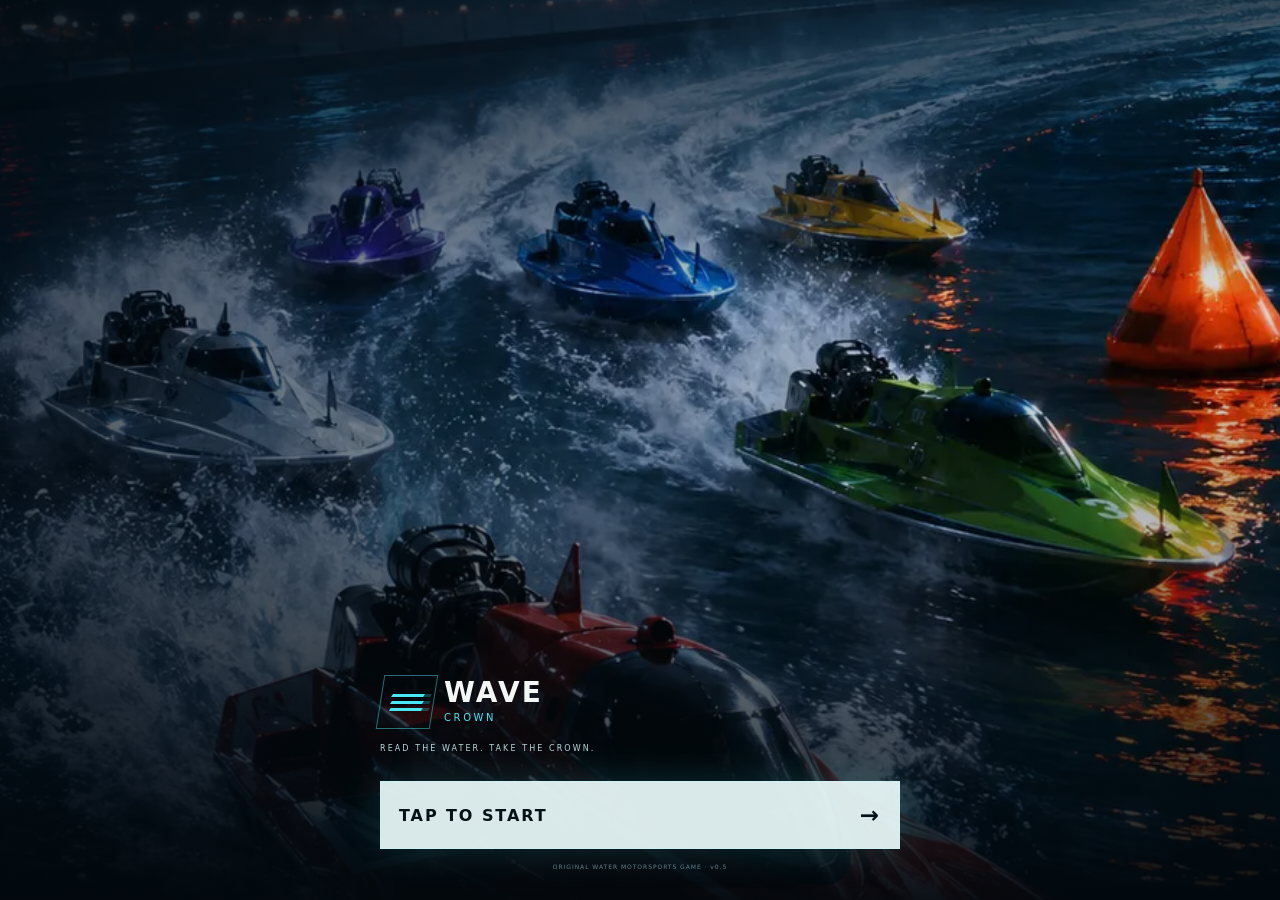
==== commit 841240a9: "Rebuild race flow from pit to finish" ====
--- a/index.html
+++ b/index.html
@@ -24,7 +24,7 @@
         <div class="logo large"><span class="logo-mark"><i></i><i></i><i></i></span><span><b>WAVE</b><em>CROWN</em></span></div>
         <p>READ THE WATER. TAKE THE CROWN.</p>
         <button id="enterGame"><span>TAP TO START</span><i>→</i></button>
-        <small>ORIGINAL WATER MOTORSPORTS GAME · v0.4</small>
+        <small>ORIGINAL WATER MOTORSPORTS GAME · v0.5</small>
       </div>
     </section>
 
@@ -68,7 +68,7 @@
         <div class="strategy-title"><span><small>RACE PLAN</small><b>狙う勝ち筋</b></span><em>変更可能</em></div>
         <div class="strategies"><button data-strategy="inside" class="selected"><i>↙</i><b>差し</b><small>内を鋭く突く</small></button><button data-strategy="attack"><i>↗</i><b>まくり</b><small>外から全速旋回</small></button><button data-strategy="safe"><i>◎</i><b>堅実</b><small>ラインを守る</small></button></div>
         <div class="intel"><b>RACE INTEL</b><p>4号艇はスタート巧者。<strong>差し</strong>なら1マーク手前で内側へ寄せ、旋回出口から全開。</p></div>
-        <button class="primary" id="startRace"><span><small>TO THE START LINE</small><b>レースを開始</b></span><i>→</i></button>
+        <button class="primary" id="startRace"><span><small>FROM THE PIT · FLYING START</small><b>ピットから出走</b></span><i>→</i></button>
       </section>
 
       <section id="result" class="screen result">
@@ -83,20 +83,30 @@
 
     <section id="race" class="race-screen" aria-label="レース画面">
       <canvas id="raceCanvas"></canvas><div id="speedLines"></div>
-      <div class="race-hud"><button id="pauseRace" aria-label="一時停止">Ⅱ</button><span><small>RACE 03</small><b>FINAL</b></span><span><small>LAP</small><b id="lap">1/3</b></span><span><small>POSITION</small><b id="rank">3rd</b></span></div>
-      <div class="camera-badge"><i></i> CHASE CAM</div>
+      <div class="race-hud"><button id="pauseRace" aria-label="一時停止">Ⅱ</button><span><small>PHASE</small><b id="racePhaseLabel">PIT</b></span><span><small>LAP</small><b id="lap">—/3</b></span><span><small>POSITION</small><b id="rank">—</b></span></div>
+      <div class="camera-badge"><i></i> LOW CHASE</div>
       <div class="onboard-frame" aria-hidden="true"><span><i></i> LIVE · DRIVER POV</span><b>艇首カメラ</b></div>
-      <div id="countdown" class="countdown"><small>START SEQUENCE</small><b>3</b></div><div id="startFeedback" class="start-feedback"></div>
-      <div id="raceTip" class="race-tip">GOに合わせてスロットルをタップ</div>
+      <div id="countdown" class="countdown"><small>RACE FANFARE</small><b>READY</b></div><div id="startFeedback" class="start-feedback"></div>
+      <div id="startClock" class="start-clock"><small>FLYING START</small><b id="startClockValue">—</b><em>有効 0.00–0.99</em></div>
+      <div id="courseBadge" class="course-badge"><small>進入コース</small><b id="courseNumber">3</b></div>
+      <div id="raceTip" class="race-tip">ファンファーレ後、アクセルを押してピット離れ</div>
       <div id="wakeAlert" class="wake-alert">WAKE IMPACT<small>引き波で減速</small></div>
       <div id="overtake" class="overtake"></div>
       <div class="speed"><b id="speed">0</b><small>km/h</small><i></i></div>
       <div class="flow"><small>FLOW</small><i><b id="flowBar"></b></i><em id="flowValue">0</em></div>
-      <button id="boost" disabled><i>⚡</i><span>FLOW BURST</span></button>
-      <div class="controls"><button id="left" class="steer">‹<small>INSIDE</small></button><button id="throttle" disabled><i></i><b>THROTTLE</b><small>WAIT</small></button><button id="right" class="steer">›<small>OUTSIDE</small></button></div>
+      <div class="controls driving-controls">
+        <div class="steering-pad" aria-label="ステアリング">
+          <button id="left" class="steer" disabled>‹<small>内へ</small></button>
+          <button id="right" class="steer" disabled>›<small>外へ</small></button>
+        </div>
+        <div class="pedal-pad" aria-label="加減速">
+          <button id="brake" class="pedal brake" disabled><i></i><b>減速</b><small>HOLD</small></button>
+          <button id="throttle" class="pedal throttle" disabled><i></i><b>アクセル</b><small>HOLD</small></button>
+        </div>
+      </div>
     </section>
 
-    <div id="tutorial" class="overlay" hidden><div class="tutorial-card"><div id="tutorialVisual" class="tutorial-visual">01</div><small id="tutorialStep">01 / 03</small><h2 id="tutorialTitle">GOで全開</h2><p id="tutorialText">カウントが消えた瞬間にスロットルをタップ。反応速度が1マークの位置を決めます。</p><div class="dots"><i class="active"></i><i></i><i></i></div><button id="tutorialNext">次へ　→</button></div></div>
+    <div id="tutorial" class="overlay" hidden><div class="tutorial-card"><div id="tutorialVisual" class="tutorial-visual">01</div><small id="tutorialStep">01 / 03</small><h2 id="tutorialTitle">ピットから始まる</h2><p id="tutorialText">ファンファーレ後に6艇が一斉にピット離れ。アクセルを押し続けて水面へ出ます。</p><div class="dots"><i class="active"></i><i></i><i></i></div><button id="tutorialNext">次へ　→</button></div></div>
     <div id="settings" class="overlay" hidden><div class="sheet"><button class="sheet-close" data-close="settings">×</button><small>SYSTEM</small><h2>設定</h2><label><span><b>サウンド</b><small>エンジン音・効果音</small></span><input id="soundToggle" type="checkbox" checked></label><label><span><b>振動</b><small>スタート・追い抜き時</small></span><input id="hapticToggle" type="checkbox" checked></label><label><span><b>動きを抑える</b><small>画面振動と速度演出を軽減</small></span><input id="motionToggle" type="checkbox"></label><button id="resetSave" class="danger">進行データをリセット</button></div></div>
     <div id="pause" class="overlay" hidden><div class="pause-card"><small>RACE PAUSED</small><h2>一時停止</h2><button id="resumeRace">レースに戻る</button><button id="restartRace">最初からやり直す</button><button id="retireRace">レースを終了</button></div></div>
     <div id="toast" role="status"></div>
--- a/style.css
+++ b/style.css
@@ -1,4 +1,4 @@
-:root{--bg:#020910;--panel:#081721;--panel2:#0b202c;--ink:#f3f7f5;--muted:#79909b;--cyan:#48e6f2;--red:#ed4b46;--green:#62e892;--line:#9bd3e122;--shadow:0 24px 60px #0008;color-scheme:dark;background:var(--bg);color:var(--ink)}*{box-sizing:border-box;-webkit-tap-highlight-color:transparent}html,body{margin:0;min-height:100%;background:var(--bg)}body{font-family:Inter,"SF Pro Display","Noto Sans JP",system-ui,-apple-system,sans-serif;overscroll-behavior:none}button,input{font:inherit;color:inherit}button{cursor:pointer}button:focus-visible,input:focus-visible{outline:2px solid var(--cyan);outline-offset:3px}#app{min-height:100svh;overflow:hidden;background:radial-gradient(circle at 80% 8%,#2984a12a,transparent 32%),linear-gradient(155deg,#071620,#020810 52%,#07141c)}
+:root{--bg:#020910;--panel:#081721;--panel2:#0b202c;--ink:#f3f7f5;--muted:#79909b;--cyan:#48e6f2;--red:#ed4b46;--green:#62e892;--line:#9bd3e122;--shadow:0 24px 60px #0008;color-scheme:dark;background:var(--bg);color:var(--ink)}*{box-sizing:border-box;-webkit-tap-highlight-color:transparent}html,body{margin:0;min-height:100%;background:var(--bg)}body{font-family:Inter,"SF Pro Display","Noto Sans JP",system-ui,-apple-system,sans-serif;overscroll-behavior:none}button,input{font:inherit;color:inherit}button{cursor:pointer}button:focus-visible,input:focus-visible{outline:2px solid var(--cyan);outline-offset:3px}[hidden]{display:none!important}#app{min-height:100svh;overflow:hidden;background:radial-gradient(circle at 80% 8%,#2984a12a,transparent 32%),linear-gradient(155deg,#071620,#020810 52%,#07141c)}
 #rotateNotice{display:none;position:fixed;z-index:200;inset:0;background:#030a10;color:#fff;place-content:center;text-align:center}#rotateNotice b,#rotateNotice span{display:block}#rotateNotice b{font-size:24px}#rotateNotice span{margin-top:8px;color:var(--muted);font-size:12px}@media(orientation:landscape) and (max-height:520px){#rotateNotice{display:grid}}
 .splash{display:none;position:fixed;z-index:100;inset:0;overflow:hidden;background:#041019}.splash.active{display:block}.splash-art{position:absolute;inset:-3%;background:url('assets/title-race.webp') center 55%/cover no-repeat;animation:splashPush 12s ease-out both}.splash-shade{position:absolute;inset:0;background:linear-gradient(180deg,#020a10ae 0%,#020a1014 34%,#020a1044 58%,#02080df5 100%),linear-gradient(90deg,#0209109e,transparent 70%)}.splash-content{position:absolute;z-index:2;left:24px;right:24px;bottom:calc(30px + env(safe-area-inset-bottom));max-width:520px;margin:auto}.splash-content>p{margin:15px 0 28px;font-size:8px;letter-spacing:.26em;color:#b8d8dd}.splash-content>button{width:100%;height:68px;padding:0 18px;border:1px solid #c2fbff80;background:#eafafaed;color:#051117;display:flex;align-items:center;justify-content:space-between;font-weight:900;letter-spacing:.12em;box-shadow:0 0 40px #43e4f32d}.splash-content>button i{font-size:23px;font-style:normal}.splash-content>small{display:block;text-align:center;margin-top:14px;color:#68828d;font-size:6px;letter-spacing:.16em}@keyframes splashPush{from{transform:scale(1.08)}to{transform:scale(1)}}
 .logo{display:flex;align-items:center;gap:10px;border:0;background:none;padding:0;text-align:left}.logo-mark{width:37px;height:37px;border:1px solid #48e6f277;display:grid;place-content:center;gap:4px;transform:skewX(-9deg)}.logo-mark i{display:block;width:22px;height:2px;background:var(--cyan);transform:skewX(-25deg);box-shadow:7px 0 #48e6f244}.logo>span:last-child{display:flex;flex-direction:column;line-height:.88;letter-spacing:.14em}.logo b{font-size:13px}.logo em{margin-top:8px;color:var(--cyan);font-size:7px;font-style:normal;letter-spacing:.26em}.logo.large .logo-mark{width:54px;height:54px}.logo.large .logo-mark i{width:32px;height:3px}.logo.large b{font-size:28px}.logo.large em{font-size:10px}.topbar{height:72px;padding:14px 16px;display:flex;align-items:center;justify-content:space-between;border-bottom:1px solid var(--line);backdrop-filter:blur(18px)}.wallet{display:flex;align-items:center;gap:11px}.wallet>span{display:flex;flex-direction:column;text-align:right}.wallet small{font-size:5px;color:var(--muted);letter-spacing:.14em}.wallet b{font-size:9px;letter-spacing:.04em}.wallet button{width:32px;height:32px;border:0;border-radius:50%;background:#ffffff0e;color:#9bb0b9;letter-spacing:.04em}
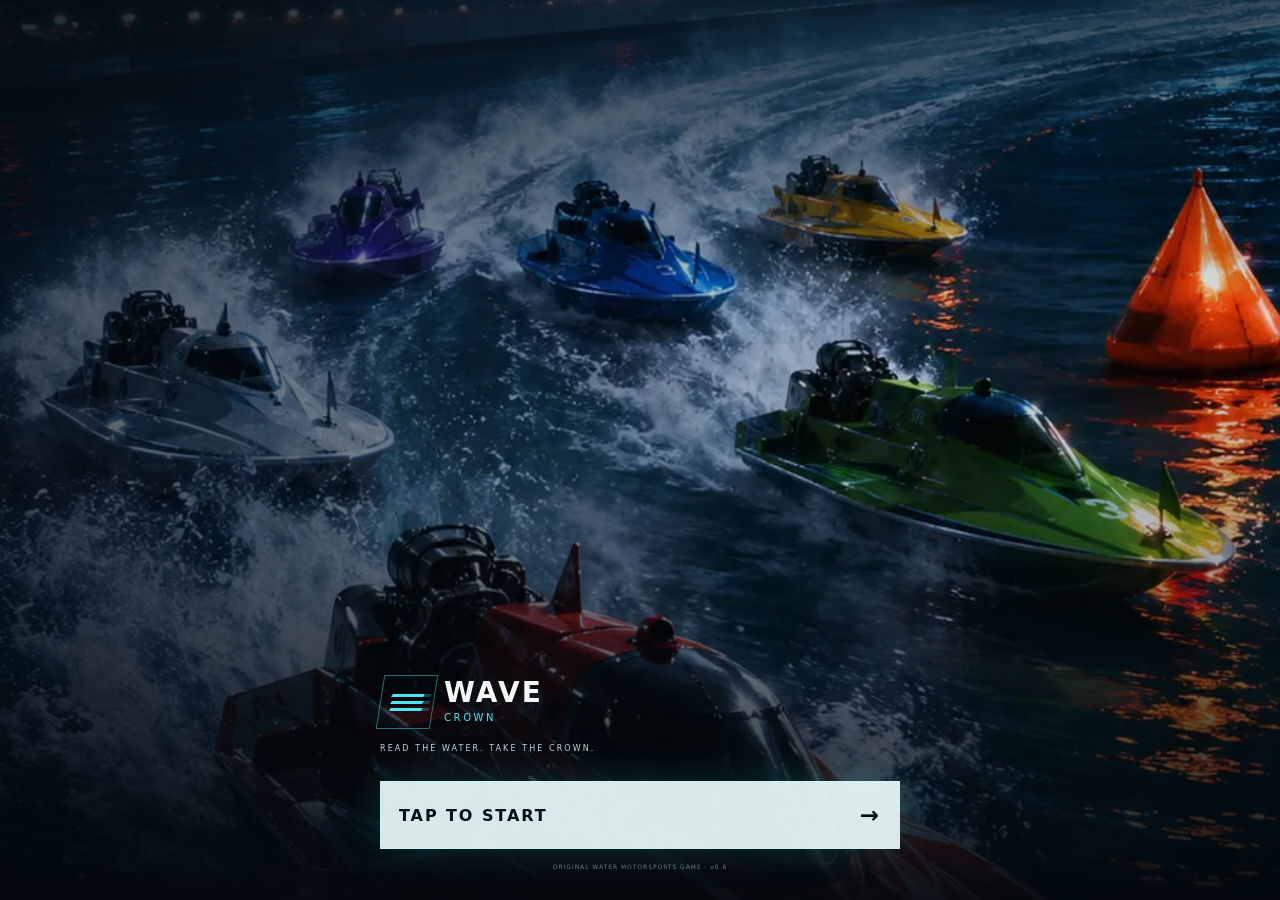
==== commit 52c65240: "Add start approach guidance" ====
--- a/index.html
+++ b/index.html
@@ -24,7 +24,7 @@
         <div class="logo large"><span class="logo-mark"><i></i><i></i><i></i></span><span><b>WAVE</b><em>CROWN</em></span></div>
         <p>READ THE WATER. TAKE THE CROWN.</p>
         <button id="enterGame"><span>TAP TO START</span><i>→</i></button>
-        <small>ORIGINAL WATER MOTORSPORTS GAME · v0.5</small>
+        <small>ORIGINAL WATER MOTORSPORTS GAME · v0.6</small>
       </div>
     </section>
 
@@ -89,6 +89,7 @@
       <div id="countdown" class="countdown"><small>RACE FANFARE</small><b>READY</b></div><div id="startFeedback" class="start-feedback"></div>
       <div id="startClock" class="start-clock"><small>FLYING START</small><b id="startClockValue">—</b><em>有効 0.00–0.99</em></div>
       <div id="courseBadge" class="course-badge"><small>進入コース</small><b id="courseNumber">3</b></div>
+      <div id="approachGuide" class="approach-guide"><span><small>START LINE</small><b id="startPrediction">予測 —</b></span><i><b id="approachProgress"></b><em></em></i></div>
       <div id="raceTip" class="race-tip">ファンファーレ後、アクセルを押してピット離れ</div>
       <div id="wakeAlert" class="wake-alert">WAKE IMPACT<small>引き波で減速</small></div>
       <div id="overtake" class="overtake"></div>
--- a/style.css
+++ b/style.css
@@ -14,3 +14,8 @@
 body.reduce-motion *,body.reduce-motion *:before,body.reduce-motion *:after{animation-duration:.001ms!important;animation-iteration-count:1!important;scroll-behavior:auto!important}body.reduce-motion #speedLines{display:none}
 #toast{position:fixed;z-index:190;left:50%;bottom:100px;transform:translate(-50%,20px);opacity:0;padding:10px 14px;background:#eafafa;color:#041116;font-size:8px;font-weight:900;white-space:nowrap;pointer-events:none}#toast.show{animation:toast 2s ease both}
 @media(min-width:700px){.screen{padding-top:24px}.hero{height:360px}.hero-copy h1{font-size:56px}.topbar{padding-inline:max(24px,calc((100vw - 640px)/2))}.splash-content{left:50%;right:auto;transform:translateX(-50%);width:520px}.race-screen>#boost{right:24px}.controls{padding-inline:max(14px,calc((100vw - 720px)/2))}}
+
+[hidden]{display:none!important}
+/* Race cockpit v0.5 */
+.start-clock{position:absolute;z-index:6;left:14px;top:108px;min-width:104px;padding:8px 10px;border:1px solid #b8eff03d;border-left:3px solid #7debf0;background:#020b12db;box-shadow:0 8px 24px #0007;text-shadow:0 2px 4px #000}.start-clock small,.course-badge small{display:block;color:#8da5af;font-size:5px;letter-spacing:.16em}.start-clock b{display:block;font:900 24px/1 ui-monospace,SFMono-Regular,monospace;letter-spacing:-.05em}.start-clock em{display:block;margin-top:3px;color:#85a0aa;font-size:5px;font-style:normal;letter-spacing:.08em}.start-clock.armed{border-left-color:#ffd85a}.start-clock.armed b{color:#ffe682}.start-clock.go{border-left-color:#45eeac}.start-clock.go b{color:#6af1bb}.start-clock.late{border-left-color:#ff5a4f}.start-clock.late b{color:#ff756c}.start-clock.locked{border-left-color:#45e6f1}.course-badge{position:absolute;z-index:6;left:14px;top:174px;width:104px;padding:6px 10px;background:#061722dd;border:1px solid #ffffff22}.course-badge b{float:right;margin-top:-12px;color:#fff;font-size:18px}.countdown b{font-size:clamp(48px,18vw,88px);letter-spacing:-.06em}.countdown small{font-size:8px}.race-hud{grid-template-columns:39px 1fr 58px 65px}.race-hud span:nth-child(2) b{color:#74ebf0}.race-tip{top:212px}.speed{bottom:154px}.flow{bottom:158px}.driving-controls{grid-template-columns:1fr 1.18fr;gap:12px;padding-top:30px}.steering-pad,.pedal-pad{display:grid;grid-template-columns:repeat(2,1fr);gap:7px}.driving-controls button{height:96px;min-width:0}.driving-controls .steer{font-size:44px}.driving-controls .pedal{display:flex;flex-direction:column;align-items:center;justify-content:center}.driving-controls .pedal i{width:30px;height:30px;margin-bottom:7px;border:4px solid currentColor;border-radius:50%}.driving-controls .pedal b{font-size:9px}.driving-controls .pedal small{margin-top:3px}.driving-controls .brake{color:#ff9c63;border-color:#ff9c634a;background:#25150fd8}.driving-controls .throttle{color:#6af1e8;border-color:#6af1e866;background:#0b292bdc}.driving-controls .brake.active{background:#7a2d18;border-color:#ff9c63;box-shadow:inset 0 0 24px #ff6a322a,0 0 18px #ff6a3233}.driving-controls .throttle.active{background:#12605c;border-color:#77fff4;box-shadow:inset 0 0 26px #43e4f333,0 0 22px #43e4f344}.driving-controls button:disabled{opacity:.28}.driving-controls button.active{transform:translateY(2px) scale(.985)}
+@media(max-width:430px){.onboard-frame{width:42vw;height:25vw}.start-clock{top:105px}.course-badge{top:170px}.race-tip{top:207px}.speed{bottom:151px}.flow{bottom:155px}.driving-controls{gap:8px}.driving-controls button{height:92px}}
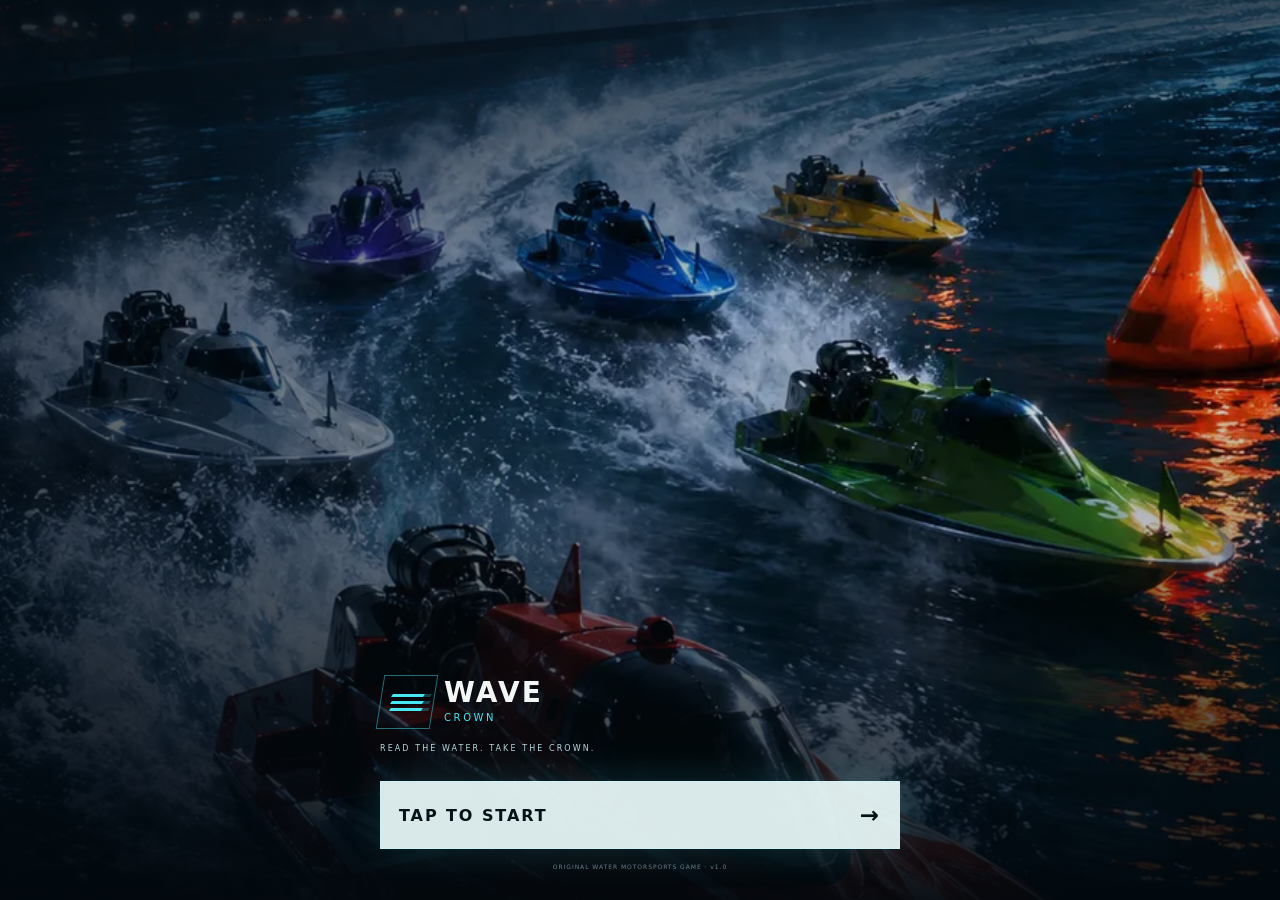
==== commit 05ba5ea8: "feat: update index.html for real controls" ====
--- a/index.html
+++ b/index.html
@@ -8,11 +8,12 @@
   <meta name="apple-mobile-web-app-status-bar-style" content="black-translucent">
   <meta name="apple-mobile-web-app-title" content="WAVE CROWN">
   <title>WAVE CROWN</title>
-  <meta name="description" content="スタートと旋回ラインで勝負する、オリジナル水上モータースポーツゲーム">
+  <meta name="description" content="ピット離れ、フライングスタート、360度ハンドルで3周を戦うオリジナル水上モータースポーツゲーム">
   <link rel="manifest" href="manifest.json">
   <link rel="apple-touch-icon" href="assets/icon-192.png">
   <link rel="preload" href="assets/title-race.webp" as="image" type="image/webp">
   <link rel="stylesheet" href="style.css">
+  <link rel="stylesheet" href="race-controls.css">
 </head>
 <body>
   <div id="rotateNotice"><b>縦向きでプレイ</b><span>端末を縦に戻してください</span></div>
@@ -24,7 +25,7 @@
         <div class="logo large"><span class="logo-mark"><i></i><i></i><i></i></span><span><b>WAVE</b><em>CROWN</em></span></div>
         <p>READ THE WATER. TAKE THE CROWN.</p>
         <button id="enterGame"><span>TAP TO START</span><i>→</i></button>
-        <small>ORIGINAL WATER MOTORSPORTS GAME · v0.6</small>
+        <small>ORIGINAL WATER MOTORSPORTS GAME · v1.0</small>
       </div>
     </section>
 
@@ -90,25 +91,32 @@
       <div id="startClock" class="start-clock"><small>FLYING START</small><b id="startClockValue">—</b><em>有効 0.00–0.99</em></div>
       <div id="courseBadge" class="course-badge"><small>進入コース</small><b id="courseNumber">3</b></div>
       <div id="approachGuide" class="approach-guide"><span><small>START LINE</small><b id="startPrediction">予測 —</b></span><i><b id="approachProgress"></b><em></em></i></div>
-      <div id="raceTip" class="race-tip">ファンファーレ後、アクセルを押してピット離れ</div>
+      <div id="raceTip" class="race-tip">ファンファーレ後、左レバーを握ってピット離れ</div>
+      <div id="tempoBadge" class="tempo-badge">QUICK CLOCK</div>
       <div id="wakeAlert" class="wake-alert">WAKE IMPACT<small>引き波で減速</small></div>
       <div id="overtake" class="overtake"></div>
       <div class="speed"><b id="speed">0</b><small>km/h</small><i></i></div>
       <div class="flow"><small>FLOW</small><i><b id="flowBar"></b></i><em id="flowValue">0</em></div>
-      <div class="controls driving-controls">
-        <div class="steering-pad" aria-label="ステアリング">
-          <button id="left" class="steer" disabled>‹<small>内へ</small></button>
-          <button id="right" class="steer" disabled>›<small>外へ</small></button>
-        </div>
-        <div class="pedal-pad" aria-label="加減速">
-          <button id="brake" class="pedal brake" disabled><i></i><b>減速</b><small>HOLD</small></button>
-          <button id="throttle" class="pedal throttle" disabled><i></i><b>アクセル</b><small>HOLD</small></button>
-        </div>
+      <div class="real-controls" aria-label="実艇型操作">
+        <section class="throttle-console">
+          <header><span><small>LEFT HAND</small><b>スロットル</b></span><em id="throttlePercent">0%</em></header>
+          <div id="throttleTrack" class="throttle-track" role="slider" aria-label="スロットルレバー" aria-valuemin="0" aria-valuemax="100" aria-valuenow="0" tabindex="0">
+            <i id="throttleFill"></i><button id="throttleLever" type="button" aria-label="スロットルレバーの握り"></button>
+          </div>
+          <small>握って加速・放して減速</small>
+        </section>
+        <section class="wheel-console">
+          <header><span><small>RIGHT HAND</small><b>ハンドル</b></span><em id="wheelReadout">0.00</em></header>
+          <div id="raceWheelZone" class="race-wheel-zone" role="application" aria-label="360度操舵ハンドル" tabindex="0">
+            <div id="raceWheel" class="race-wheel"><i></i><i></i><i></i><b></b></div><span></span>
+          </div>
+          <div class="wheel-rule"><b id="wheelTarget">CENTER</b><span>−1.00</span><i><em id="wheelMeter"></em></i><span>+1.00</span></div>
+        </section>
       </div>
     </section>
 
-    <div id="tutorial" class="overlay" hidden><div class="tutorial-card"><div id="tutorialVisual" class="tutorial-visual">01</div><small id="tutorialStep">01 / 03</small><h2 id="tutorialTitle">ピットから始まる</h2><p id="tutorialText">ファンファーレ後に6艇が一斉にピット離れ。アクセルを押し続けて水面へ出ます。</p><div class="dots"><i class="active"></i><i></i><i></i></div><button id="tutorialNext">次へ　→</button></div></div>
-    <div id="settings" class="overlay" hidden><div class="sheet"><button class="sheet-close" data-close="settings">×</button><small>SYSTEM</small><h2>設定</h2><label><span><b>サウンド</b><small>エンジン音・効果音</small></span><input id="soundToggle" type="checkbox" checked></label><label><span><b>振動</b><small>スタート・追い抜き時</small></span><input id="hapticToggle" type="checkbox" checked></label><label><span><b>動きを抑える</b><small>画面振動と速度演出を軽減</small></span><input id="motionToggle" type="checkbox"></label><button id="resetSave" class="danger">進行データをリセット</button></div></div>
+    <div id="tutorial" class="overlay" hidden><div class="tutorial-card"><div id="tutorialVisual" class="tutorial-visual">01</div><small id="tutorialStep">01 / 03</small><h2 id="tutorialTitle">ピットから始まる</h2><p id="tutorialText">ファンファーレ後に6艇が一斉にピット離れ。左レバーを上へ握って水面へ出ます。</p><div class="dots"><i class="active"></i><i></i><i></i></div><button id="tutorialNext">次へ　→</button></div></div>
+    <div id="settings" class="overlay" hidden><div class="sheet"><button class="sheet-close" data-close="settings">×</button><small>SYSTEM</small><h2>設定</h2><label><span><b>サウンド</b><small>エンジン音・効果音</small></span><input id="soundToggle" type="checkbox" checked></label><label><span><b>振動</b><small>スタート・追い抜き時</small></span><input id="hapticToggle" type="checkbox" checked></label><label><span><b>REAL待機時計</b><small>OFFは競技順序を保った短縮モード</small></span><input id="realClockToggle" type="checkbox"></label><label><span><b>動きを抑える</b><small>画面振動と速度演出を軽減</small></span><input id="motionToggle" type="checkbox"></label><button id="resetSave" class="danger">進行データをリセット</button></div></div>
     <div id="pause" class="overlay" hidden><div class="pause-card"><small>RACE PAUSED</small><h2>一時停止</h2><button id="resumeRace">レースに戻る</button><button id="restartRace">最初からやり直す</button><button id="retireRace">レースを終了</button></div></div>
     <div id="toast" role="status"></div>
   </main>
--- a/style.css
+++ b/style.css
@@ -16,6 +16,9 @@
 @media(min-width:700px){.screen{padding-top:24px}.hero{height:360px}.hero-copy h1{font-size:56px}.topbar{padding-inline:max(24px,calc((100vw - 640px)/2))}.splash-content{left:50%;right:auto;transform:translateX(-50%);width:520px}.race-screen>#boost{right:24px}.controls{padding-inline:max(14px,calc((100vw - 720px)/2))}}
 
 [hidden]{display:none!important}
-/* Race cockpit v0.5 */
+/* Race cockpit v0.6 */
 .start-clock{position:absolute;z-index:6;left:14px;top:108px;min-width:104px;padding:8px 10px;border:1px solid #b8eff03d;border-left:3px solid #7debf0;background:#020b12db;box-shadow:0 8px 24px #0007;text-shadow:0 2px 4px #000}.start-clock small,.course-badge small{display:block;color:#8da5af;font-size:5px;letter-spacing:.16em}.start-clock b{display:block;font:900 24px/1 ui-monospace,SFMono-Regular,monospace;letter-spacing:-.05em}.start-clock em{display:block;margin-top:3px;color:#85a0aa;font-size:5px;font-style:normal;letter-spacing:.08em}.start-clock.armed{border-left-color:#ffd85a}.start-clock.armed b{color:#ffe682}.start-clock.go{border-left-color:#45eeac}.start-clock.go b{color:#6af1bb}.start-clock.late{border-left-color:#ff5a4f}.start-clock.late b{color:#ff756c}.start-clock.locked{border-left-color:#45e6f1}.course-badge{position:absolute;z-index:6;left:14px;top:174px;width:104px;padding:6px 10px;background:#061722dd;border:1px solid #ffffff22}.course-badge b{float:right;margin-top:-12px;color:#fff;font-size:18px}.countdown b{font-size:clamp(48px,18vw,88px);letter-spacing:-.06em}.countdown small{font-size:8px}.race-hud{grid-template-columns:39px 1fr 58px 65px}.race-hud span:nth-child(2) b{color:#74ebf0}.race-tip{top:212px}.speed{bottom:154px}.flow{bottom:158px}.driving-controls{grid-template-columns:1fr 1.18fr;gap:12px;padding-top:30px}.steering-pad,.pedal-pad{display:grid;grid-template-columns:repeat(2,1fr);gap:7px}.driving-controls button{height:96px;min-width:0}.driving-controls .steer{font-size:44px}.driving-controls .pedal{display:flex;flex-direction:column;align-items:center;justify-content:center}.driving-controls .pedal i{width:30px;height:30px;margin-bottom:7px;border:4px solid currentColor;border-radius:50%}.driving-controls .pedal b{font-size:9px}.driving-controls .pedal small{margin-top:3px}.driving-controls .brake{color:#ff9c63;border-color:#ff9c634a;background:#25150fd8}.driving-controls .throttle{color:#6af1e8;border-color:#6af1e866;background:#0b292bdc}.driving-controls .brake.active{background:#7a2d18;border-color:#ff9c63;box-shadow:inset 0 0 24px #ff6a322a,0 0 18px #ff6a3233}.driving-controls .throttle.active{background:#12605c;border-color:#77fff4;box-shadow:inset 0 0 26px #43e4f333,0 0 22px #43e4f344}.driving-controls button:disabled{opacity:.28}.driving-controls button.active{transform:translateY(2px) scale(.985)}
 @media(max-width:430px){.onboard-frame{width:42vw;height:25vw}.start-clock{top:105px}.course-badge{top:170px}.race-tip{top:207px}.speed{bottom:151px}.flow{bottom:155px}.driving-controls{gap:8px}.driving-controls button{height:92px}}
+
+.approach-guide{position:absolute;z-index:6;left:14px;top:215px;width:104px;padding:7px 9px;background:#061722dd;border:1px solid #ffffff22;transition:opacity .2s}.approach-guide>span{display:flex;align-items:end;justify-content:space-between;gap:6px}.approach-guide small{color:#8da5af;font-size:5px;letter-spacing:.12em}.approach-guide span>b{font:800 7px/1 ui-monospace,monospace;color:#dcebed;white-space:nowrap}.approach-guide>i{position:relative;display:block;height:5px;margin-top:6px;background:#ffffff14;overflow:hidden}.approach-guide>i>b{display:block;width:0;height:100%;background:linear-gradient(90deg,#54c8d2,#e9ffff);transition:width .08s linear}.approach-guide>i>em{position:absolute;right:0;top:-2px;width:8px;height:9px;border:1px solid #65f0bc;background:#65f0bc33}.approach-guide.good span>b{color:#65f0bc}.approach-guide.danger span>b{color:#ff796f}.race-screen.racing .approach-guide{opacity:0;pointer-events:none}.pedal i{transition:transform .08s linear,filter .08s linear}.pedal.active i{filter:drop-shadow(0 0 7px currentColor)}
+@media(max-width:430px){.approach-guide{top:213px}.race-tip{top:267px}}
